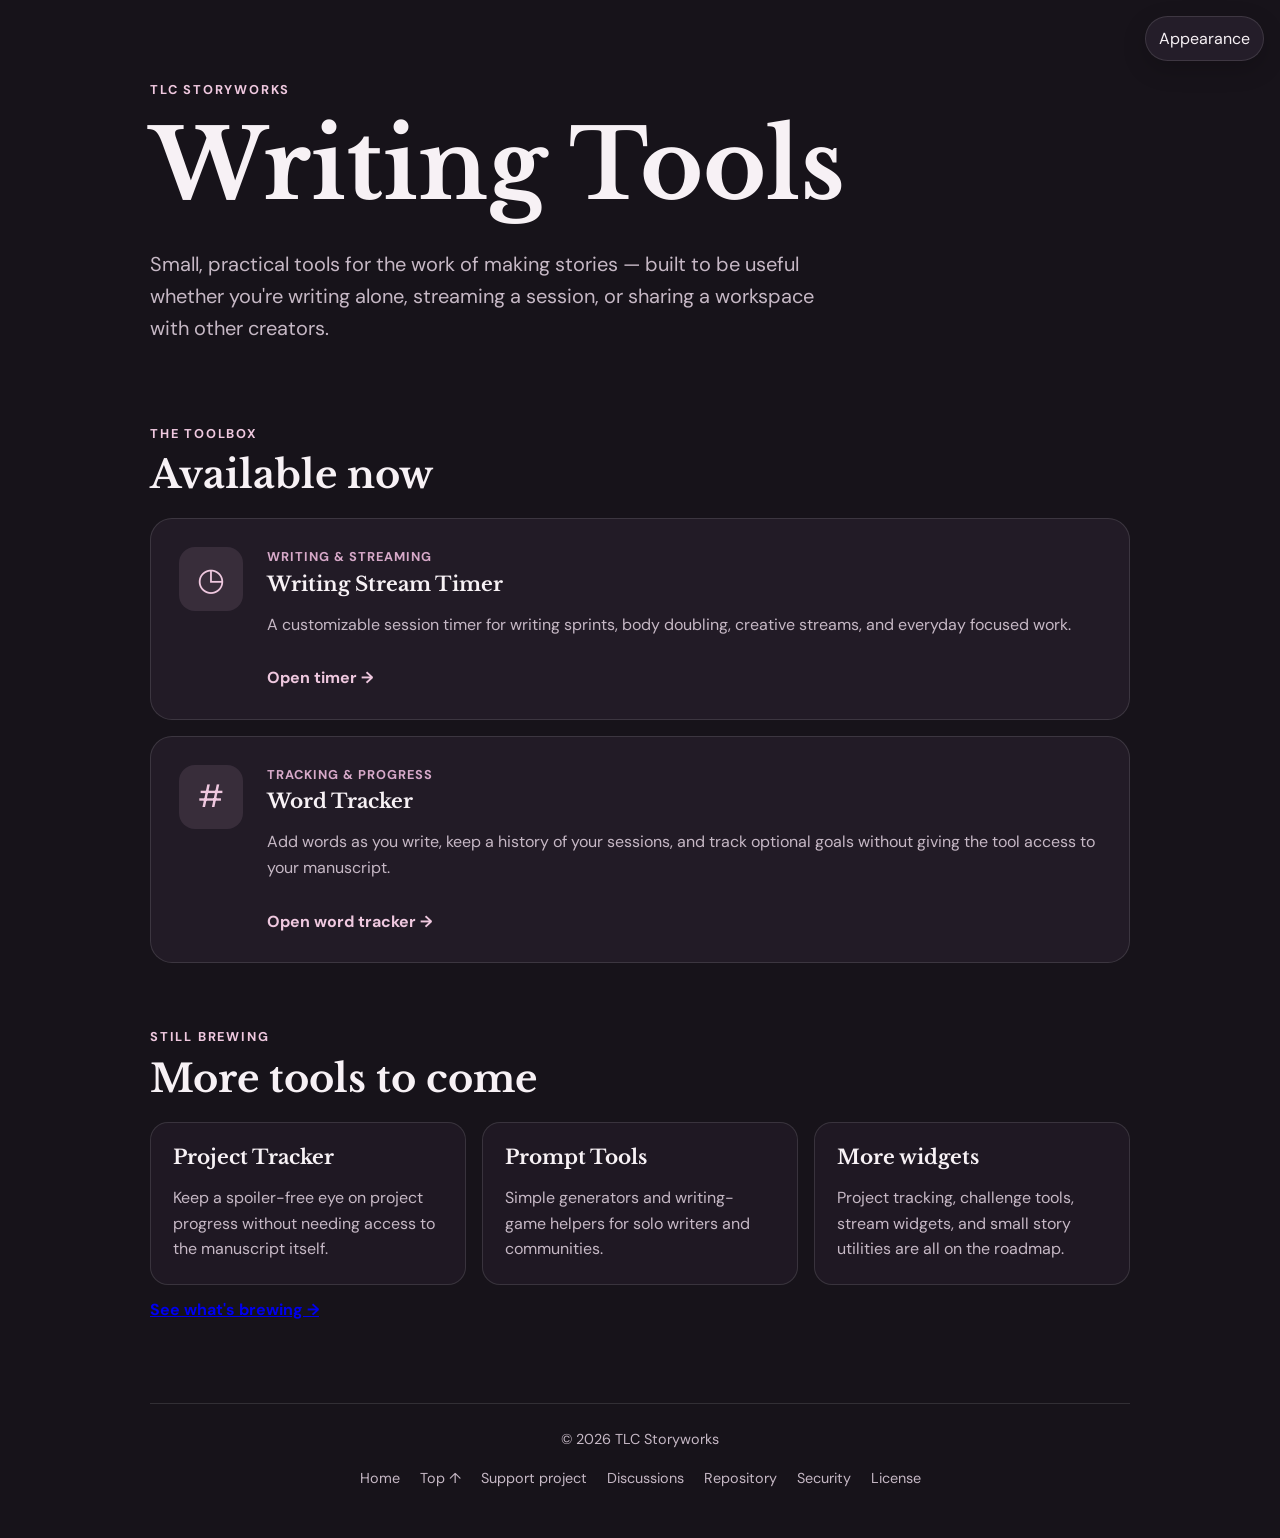
==== index.html @ aa09b39b "Simplify home page footer navigation" ====
<!doctype html>
<html lang="en">
<head>
  <meta charset="utf-8">
  <meta name="viewport" content="width=device-width, initial-scale=1">
  <meta name="description" content="TLC Storyworks Writing Tools: small, customizable tools for writers and other storytellers.">
  <title>TLC Storyworks · Writing Tools</title>
  <link rel="stylesheet" href="style.css">
  <link rel="stylesheet" href="theme.css">
</head>
<body>
  <main class="site-shell">
    <header class="hero" id="top">
      <p class="eyebrow">TLC Storyworks</p>
      <h1>Writing Tools</h1>
      <p class="lede">
        Small, practical tools for the work of making stories — built to be useful
        whether you're writing alone, streaming a session, or sharing a workspace with other creators.
      </p>
    </header>

    <section class="tools" aria-labelledby="available-tools">
      <div class="section-heading">
        <p class="eyebrow">The toolbox</p>
        <h2 id="available-tools">Available now</h2>
      </div>

      <a class="tool-card featured" href="timer/">
        <div class="tool-icon" aria-hidden="true">◷</div>
        <div>
          <p class="tool-label">Writing &amp; streaming</p>
          <h3>Writing Stream Timer</h3>
          <p>
            A customizable session timer for writing sprints, body doubling,
            creative streams, and everyday focused work.
          </p>
          <span class="tool-link">Open timer →</span>
        </div>
      </a>
    </section>

    <section class="tools" aria-labelledby="word-tracker-tool">
      <a class="tool-card" href="word-tracker/">
        <div class="tool-icon" aria-hidden="true">#</div>
        <div>
          <p class="tool-label">Tracking &amp; progress</p>
          <h3 id="word-tracker-tool">Word Tracker</h3>
          <p>
            Add words as you write, keep a history of your sessions, and track
            optional goals without giving the tool access to your manuscript.
          </p>
          <span class="tool-link">Open word tracker →</span>
        </div>
      </a>
    </section>

    <section class="coming-soon" aria-labelledby="future-tools">
      <div class="section-heading">
        <p class="eyebrow">Still brewing</p>
        <h2 id="future-tools">More tools to come</h2>
      </div>
      <div class="idea-grid">
        <div class="idea-card">
          <h3>Project Tracker</h3>
          <p>Keep a spoiler-free eye on project progress without needing access to the manuscript itself.</p>
        </div>
        <div class="idea-card">
          <h3>Prompt Tools</h3>
          <p>Simple generators and writing-game helpers for solo writers and communities.</p>
        </div>
        <div class="idea-card">
          <h3>More widgets</h3>
          <p>Project tracking, challenge tools, stream widgets, and small story utilities are all on the roadmap.</p>
        </div>
      </div>
      <p class="tool-link"><a href="roadmap/">See what's brewing →</a></p>
    </section>

    <footer>
      <p class="copyright">© 2026 TLC Storyworks</p>
      <nav class="footer-links" aria-label="TLC Storyworks links">
        <a href="#top">Home</a>
        <a href="#top">Top ↑</a>
        <a href="https://github.com/sponsors/tlcstoryworks">Support project</a>
        <a href="https://github.com/tlcstoryworks/writer-tools/discussions">Discussions</a>
        <a href="https://github.com/tlcstoryworks/writer-tools">Repository</a>
        <a href="SECURITY.md">Security</a>
        <a href="LICENSE">License</a>
      </nav>
    </footer>
  </main>
  <script src="theme.js"></script>
</body>
</html>
---- style.css ----
@import url('https://fonts.googleapis.com/css2?family=DM+Sans:wght@400;500;700&family=Libre+Baskerville:wght@400;700&display=swap');

:root {
  --theme-bg: #17131a;
  --theme-panel: #241d29;
  --theme-panel-hover: #2d2433;
  --theme-text: #f7f1f5;
  --theme-muted: #c6b8c5;
  --theme-accent: #d7a9c9;
  --theme-accent-strong: #efc8df;
  --theme-border: rgba(255,255,255,.09);
  --max: 980px;
}

* { box-sizing: border-box; }

html { scroll-behavior: smooth; }

body {
  margin: 0;
  min-height: 100vh;
  background: var(--theme-bg);
  color: var(--theme-text);
  font-family: "DM Sans", system-ui, sans-serif;
  line-height: 1.6;
}

.site-shell {
  width: min(var(--max), 92vw);
  margin: 0 auto;
  padding: 5rem 0 3rem;
}

.hero {
  max-width: 760px;
  padding-bottom: 4rem;
}

.eyebrow {
  margin: 0 0 .5rem;
  color: var(--theme-accent-strong);
  font-size: .8rem;
  font-weight: 700;
  letter-spacing: .14em;
  text-transform: uppercase;
}

h1, h2, h3 {
  font-family: "Libre Baskerville", Georgia, serif;
  line-height: 1.2;
}

h1 {
  margin: 0;
  font-size: clamp(3rem, 9vw, 6rem);
}

h2 {
  margin: 0;
  font-size: clamp(1.7rem, 4vw, 2.4rem);
}

h3 {
  margin: 0 0 .5rem;
  font-size: 1.25rem;
}

.lede {
  margin: 1.5rem 0 0;
  max-width: 680px;
  color: var(--theme-muted);
  font-size: clamp(1.05rem, 2vw, 1.25rem);
}

.section-heading {
  margin-bottom: 1.25rem;
}

.tools, .coming-soon {
  margin-top: 1rem;
}

.tool-card {
  display: grid;
  grid-template-columns: auto 1fr;
  gap: 1.5rem;
  padding: 1.75rem;
  color: inherit;
  text-decoration: none;
  border: 1px solid var(--theme-border);
  border-radius: 22px;
  background: color-mix(in srgb, var(--theme-panel) 90%, transparent);
  transition: transform .15s ease, background .15s ease, border-color .15s ease;
}

.tool-card:hover {
  transform: translateY(-2px);
  background: var(--theme-panel-hover);
  border-color: color-mix(in srgb, var(--theme-accent-strong) 25%, transparent);
}

.tool-card:focus-visible {
  outline: 2px solid var(--theme-accent-strong);
  outline-offset: 4px;
}

.tool-icon {
  display: grid;
  place-items: center;
  width: 4rem;
  height: 4rem;
  border-radius: 16px;
  background: color-mix(in srgb, var(--theme-accent) 12%, transparent);
  color: var(--theme-accent-strong);
  font-size: 2rem;
}

.tool-label {
  margin: 0 0 .25rem;
  color: var(--theme-accent);
  font-size: .8rem;
  font-weight: 700;
  letter-spacing: .08em;
  text-transform: uppercase;
}

.tool-card p:not(.tool-label), .idea-card p, footer p {
  color: var(--theme-muted);
}

.tool-link {
  display: inline-block;
  margin-top: .75rem;
  color: var(--theme-accent-strong);
  font-weight: 700;
}

.coming-soon {
  margin-top: 4rem;
}

.idea-grid {
  display: grid;
  grid-template-columns: repeat(3, 1fr);
  gap: 1rem;
}

.idea-card {
  padding: 1.4rem;
  border: 1px solid var(--theme-border);
  border-radius: 18px;
  background: color-mix(in srgb, var(--theme-panel) 65%, transparent);
}

.idea-card p {
  margin-bottom: 0;
}

footer {
  margin-top: 4rem;
  padding-top: 1.5rem;
  border-top: 1px solid var(--theme-border);
  font-size: .9rem;
}

.copyright {
  margin: 0;
  color: var(--theme-muted);
  text-align: center;
}

@media (max-width: 700px) {
  .site-shell { padding-top: 3rem; }
  .hero { padding-bottom: 3rem; }
  .idea-grid { grid-template-columns: 1fr; }
  .tool-card { grid-template-columns: 1fr; }
}

.footer-links {
  display: flex;
  flex-wrap: wrap;
  justify-content: center;
  gap: .75rem 1.25rem;
  margin-top: 1rem;
}

.footer-links a {
  color: var(--theme-muted);
  text-decoration: none;
}

.footer-links a:hover {
  color: var(--theme-accent);
  text-decoration: underline;
}
---- theme.css ----
:root {
  --theme-bg: #17131a;
  --theme-panel: #241d29;
  --theme-panel-hover: #2d2433;
  --theme-text: #f7f1f5;
  --theme-muted: #c6b8c5;
  --theme-accent: #d7a9c9;
  --theme-accent-strong: #efc8df;
  --theme-track: #3a2e3d;
  --theme-border: rgba(255,255,255,.09);
}

.theme-button {
  position: fixed; top: 1rem; right: 1rem; z-index: 20;
  border: 1px solid var(--theme-border); border-radius: 999px;
  padding: .55rem .8rem; color: var(--theme-text); background: var(--theme-panel);
  font: inherit; cursor: pointer; box-shadow: 0 8px 24px rgba(0,0,0,.18);
}
.theme-button:hover { background: var(--theme-panel-hover); }
.theme-button:focus-visible { outline: 2px solid var(--theme-accent-strong); outline-offset: 3px; }

.theme-dialog {
  width: min(720px, 94vw); max-height: 90vh; padding: 0;
  border: 1px solid var(--theme-border); border-radius: 22px;
  background: var(--theme-panel); color: var(--theme-text);
  box-shadow: 0 30px 100px rgba(0,0,0,.55);
}
.theme-dialog::backdrop { background: rgba(10,7,12,.72); backdrop-filter: blur(3px); }
.theme-card { padding: 1.5rem; overflow: auto; max-height: 90vh; }
.theme-header, .theme-actions { display:flex; align-items:center; gap:1rem; }
.theme-header { justify-content:space-between; margin-bottom:1.25rem; }
.theme-header h2 { margin:.25rem 0 0; font-family:"Libre Baskerville",Georgia,serif; }
.theme-close {
  width:2.2rem; height:2.2rem; padding:0; border-radius:50%;
  color:var(--theme-text); background:var(--theme-panel-hover);
  border:1px solid var(--theme-border); font-size:1.35rem; line-height:1;
}
.theme-section { margin:1.25rem 0 0; padding:1rem; border:1px solid var(--theme-border); border-radius:14px; }
.theme-section h3 { margin:0 0 .8rem; font-size:1rem; }
.theme-presets { display:grid; grid-template-columns:repeat(2,minmax(0,1fr)); gap:.65rem; }
.theme-preset { display:flex; align-items:center; gap:.65rem; text-align:left; }
.theme-swatch { width:1.5rem; height:1.5rem; border-radius:50%; border:1px solid var(--theme-border); flex:0 0 auto; }
.theme-custom-grid { display:grid; grid-template-columns:repeat(2,minmax(0,1fr)); gap:.8rem 1rem; }
.theme-field { display:grid; gap:.35rem; color:var(--theme-muted); font-size:.85rem; }
.theme-field-row { display:flex; align-items:center; gap:.55rem; }
.theme-field input[type=color] { width:2.5rem; height:2.2rem; padding:.15rem; border:1px solid var(--theme-border); border-radius:8px; background:var(--theme-panel-hover); }
.theme-field code { flex:1; color:var(--theme-text); background:color-mix(in srgb,var(--theme-text) 8%,transparent); padding:.35rem .45rem; border-radius:6px; }
.theme-contrast { margin-top:.8rem; color:var(--theme-muted); font-size:.8rem; line-height:1.5; }
.theme-spacer { flex:1; }
.theme-actions { margin-top:1.25rem; }
.theme-actions button { color:var(--theme-text); background:var(--theme-panel-hover); border:1px solid var(--theme-border); border-radius:999px; padding:.7rem 1rem; font:inherit; cursor:pointer; }
.theme-actions .theme-save { color:var(--theme-panel); background:var(--theme-accent); font-weight:700; border-color:transparent; }
.theme-actions .theme-reset { color:var(--theme-accent-strong); }

@media (max-width:600px) {
  .theme-custom-grid, .theme-presets { grid-template-columns:1fr; }
  .theme-card { padding:1rem; }
  .theme-actions { flex-wrap:wrap; }
  .theme-spacer { display:none; }
}
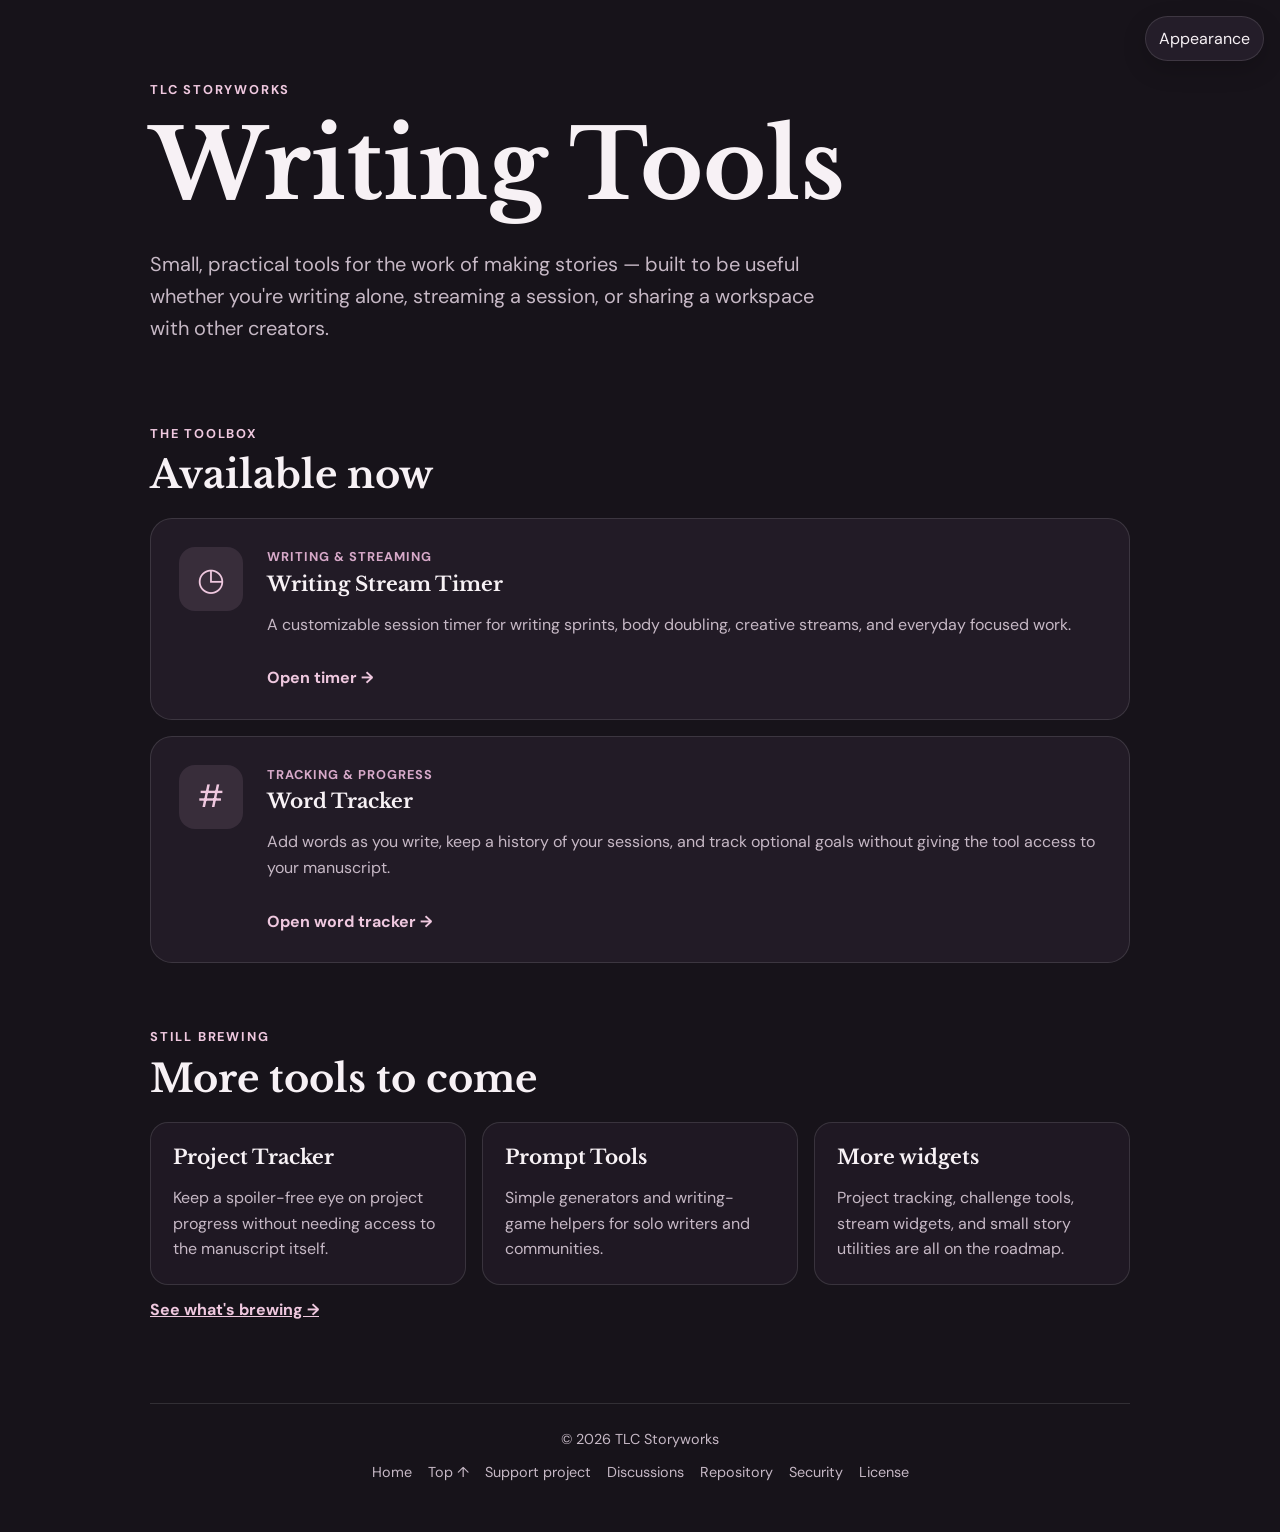
==== commit 99872f6c: "Use shared link styles on toolbox landing page" ====
--- a/index.html
+++ b/index.html
@@ -7,6 +7,7 @@
   <title>TLC Storyworks · Writing Tools</title>
   <link rel="stylesheet" href="style.css">
   <link rel="stylesheet" href="theme.css">
+  <link rel="stylesheet" href="links.css">
 </head>
 <body>
   <main class="site-shell">
--- a/style.css
+++ b/style.css
@@ -1,5 +1,3 @@
-@import url('https://fonts.googleapis.com/css2?family=DM+Sans:wght@400;500;700&family=Libre+Baskerville:wght@400;700&display=swap');
-
 :root {
   --theme-bg: #17131a;
   --theme-panel: #241d29;
@@ -21,8 +19,8 @@
   min-height: 100vh;
   background: var(--theme-bg);
   color: var(--theme-text);
-  font-family: "DM Sans", system-ui, sans-serif;
-  line-height: 1.6;
+  font-family: var(--theme-font-family);
+  line-height: var(--theme-line-height);
 }
 
 .site-shell {
@@ -46,7 +44,7 @@
 }
 
 h1, h2, h3 {
-  font-family: "Libre Baskerville", Georgia, serif;
+  font-family: var(--theme-heading-font-family);
   line-height: 1.2;
 }
 
@@ -189,7 +187,30 @@
   text-decoration: none;
 }
 
+.coming-soon > .tool-link a {
+  color: var(--theme-accent-strong);
+  font-weight: 700;
+}
+
+.coming-soon > .tool-link a:hover {
+  color: var(--theme-text);
+  text-decoration: underline;
+}
+
+.coming-soon > .tool-link a:focus-visible {
+  outline: 2px solid var(--theme-accent-strong);
+  outline-offset: 4px;
+}
+
 .footer-links a:hover {
   color: var(--theme-accent);
   text-decoration: underline;
 }
+
+
+/* Accessibility baseline */
+a:focus-visible,
+summary:focus-visible {
+  outline: 2px solid var(--theme-accent-strong);
+  outline-offset: 3px;
+}
--- a/theme.css
+++ b/theme.css
@@ -8,10 +8,23 @@
   --theme-accent-strong: #efc8df;
   --theme-track: #3a2e3d;
   --theme-border: rgba(255,255,255,.09);
+  --theme-font-family: system-ui, sans-serif;
+  --theme-heading-font-family: Georgia, serif;
+  --theme-text-scale: 1;
+  --theme-line-height: 1.6;
 }
+
+body {
+  font-family: var(--theme-font-family);
+  font-size: calc(1rem * var(--theme-text-scale));
+  line-height: var(--theme-line-height);
+}
+
+h1, h2, h3, h4, h5, h6 { font-family: var(--theme-heading-font-family); }
 
 .theme-button {
   position: fixed; top: 1rem; right: 1rem; z-index: 20;
+  min-height: 44px;
   border: 1px solid var(--theme-border); border-radius: 999px;
   padding: .55rem .8rem; color: var(--theme-text); background: var(--theme-panel);
   font: inherit; cursor: pointer; box-shadow: 0 8px 24px rgba(0,0,0,.18);
@@ -31,7 +44,7 @@
 .theme-header { justify-content:space-between; margin-bottom:1.25rem; }
 .theme-header h2 { margin:.25rem 0 0; font-family:"Libre Baskerville",Georgia,serif; }
 .theme-close {
-  width:2.2rem; height:2.2rem; padding:0; border-radius:50%;
+  width:2.75rem; height:2.75rem; padding:0; border-radius:50%;
   color:var(--theme-text); background:var(--theme-panel-hover);
   border:1px solid var(--theme-border); font-size:1.35rem; line-height:1;
 }
@@ -41,9 +54,12 @@
 .theme-preset { display:flex; align-items:center; gap:.65rem; text-align:left; }
 .theme-swatch { width:1.5rem; height:1.5rem; border-radius:50%; border:1px solid var(--theme-border); flex:0 0 auto; }
 .theme-custom-grid { display:grid; grid-template-columns:repeat(2,minmax(0,1fr)); gap:.8rem 1rem; }
+.theme-typography-grid { display:grid; grid-template-columns:repeat(2,minmax(0,1fr)); gap:.8rem 1rem; }
+.theme-field select { min-height:44px; width:100%; padding:.65rem .7rem; border:1px solid var(--theme-border); border-radius:9px; color:var(--theme-text); background:var(--theme-bg); font:inherit; }
+.theme-typography-help { margin:.8rem 0 0; color:var(--theme-muted); font-size:.8rem; line-height:1.5; }
 .theme-field { display:grid; gap:.35rem; color:var(--theme-muted); font-size:.85rem; }
 .theme-field-row { display:flex; align-items:center; gap:.55rem; }
-.theme-field input[type=color] { width:2.5rem; height:2.2rem; padding:.15rem; border:1px solid var(--theme-border); border-radius:8px; background:var(--theme-panel-hover); }
+.theme-field input[type=color] { width:44px; height:44px; min-width:44px; padding:.15rem; border:1px solid var(--theme-border); border-radius:8px; background:var(--theme-panel-hover); }
 .theme-field code { flex:1; color:var(--theme-text); background:color-mix(in srgb,var(--theme-text) 8%,transparent); padding:.35rem .45rem; border-radius:6px; }
 .theme-contrast { margin-top:.8rem; color:var(--theme-muted); font-size:.8rem; line-height:1.5; }
 .theme-spacer { flex:1; }
@@ -53,8 +69,44 @@
 .theme-actions .theme-reset { color:var(--theme-accent-strong); }
 
 @media (max-width:600px) {
-  .theme-custom-grid, .theme-presets { grid-template-columns:1fr; }
+  .theme-custom-grid, .theme-typography-grid, .theme-presets { grid-template-columns:1fr; }
   .theme-card { padding:1rem; }
   .theme-actions { flex-wrap:wrap; }
   .theme-spacer { display:none; }
 }
+
+
+/* Accessibility baseline */
+.theme-button:focus-visible,
+.theme-preset:focus-visible,
+.theme-field input:focus-visible,
+.theme-field select:focus-visible,
+.theme-actions button:focus-visible,
+.theme-close:focus-visible {
+  outline: 2px solid var(--theme-accent-strong);
+  outline-offset: 3px;
+}
+
+@media (prefers-reduced-motion: reduce) {
+  *,
+  *::before,
+  *::after {
+    scroll-behavior: auto !important;
+    animation-duration: 0.01ms !important;
+    animation-iteration-count: 1 !important;
+    transition-duration: 0.01ms !important;
+  }
+}
+
+
+.visually-hidden {
+  position: absolute !important;
+  width: 1px !important;
+  height: 1px !important;
+  padding: 0 !important;
+  margin: -1px !important;
+  overflow: hidden !important;
+  clip: rect(0, 0, 0, 0) !important;
+  white-space: nowrap !important;
+  border: 0 !important;
+}
--- a/links.css
+++ b/links.css
@@ -0,0 +1,71 @@
+/* Shared link and navigation styles */
+
+:root {
+  --link-shell-width: 980px;
+}
+
+.back-link {
+  position: fixed;
+  top: 1rem;
+  left: 1rem;
+  z-index: 2;
+  color: var(--theme-muted);
+  text-decoration: none;
+  font-size: .85rem;
+}
+
+.back-link:hover {
+  color: var(--theme-accent-strong);
+  text-decoration: underline;
+}
+
+.back-link:focus-visible,
+a:focus-visible {
+  outline: 2px solid var(--theme-accent-strong);
+  outline-offset: 3px;
+}
+
+.site-footer {
+  width: min(var(--link-shell-width), 92vw);
+  margin: 1.5rem auto 2rem;
+  padding-top: 1rem;
+  border-top: 1px solid var(--theme-border);
+  text-align: center;
+  font-size: .8rem;
+}
+
+.site-footer .copyright {
+  margin: 0;
+  color: var(--theme-muted);
+}
+
+.footer-links {
+  display: flex;
+  flex-wrap: wrap;
+  justify-content: center;
+  gap: .5rem 1rem;
+  margin-top: .65rem;
+}
+
+.footer-links a {
+  color: var(--theme-muted);
+  text-decoration: none;
+}
+
+.footer-links a:hover {
+  color: var(--theme-accent);
+  text-decoration: underline;
+}
+
+@media (max-width: 600px) {
+  .site-footer {
+    width: min(var(--link-shell-width), 92vw);
+  }
+}
+
+body.viewer .back-link,
+body.embed .back-link,
+body.viewer .site-footer,
+body.embed .site-footer {
+  display: none;
+}
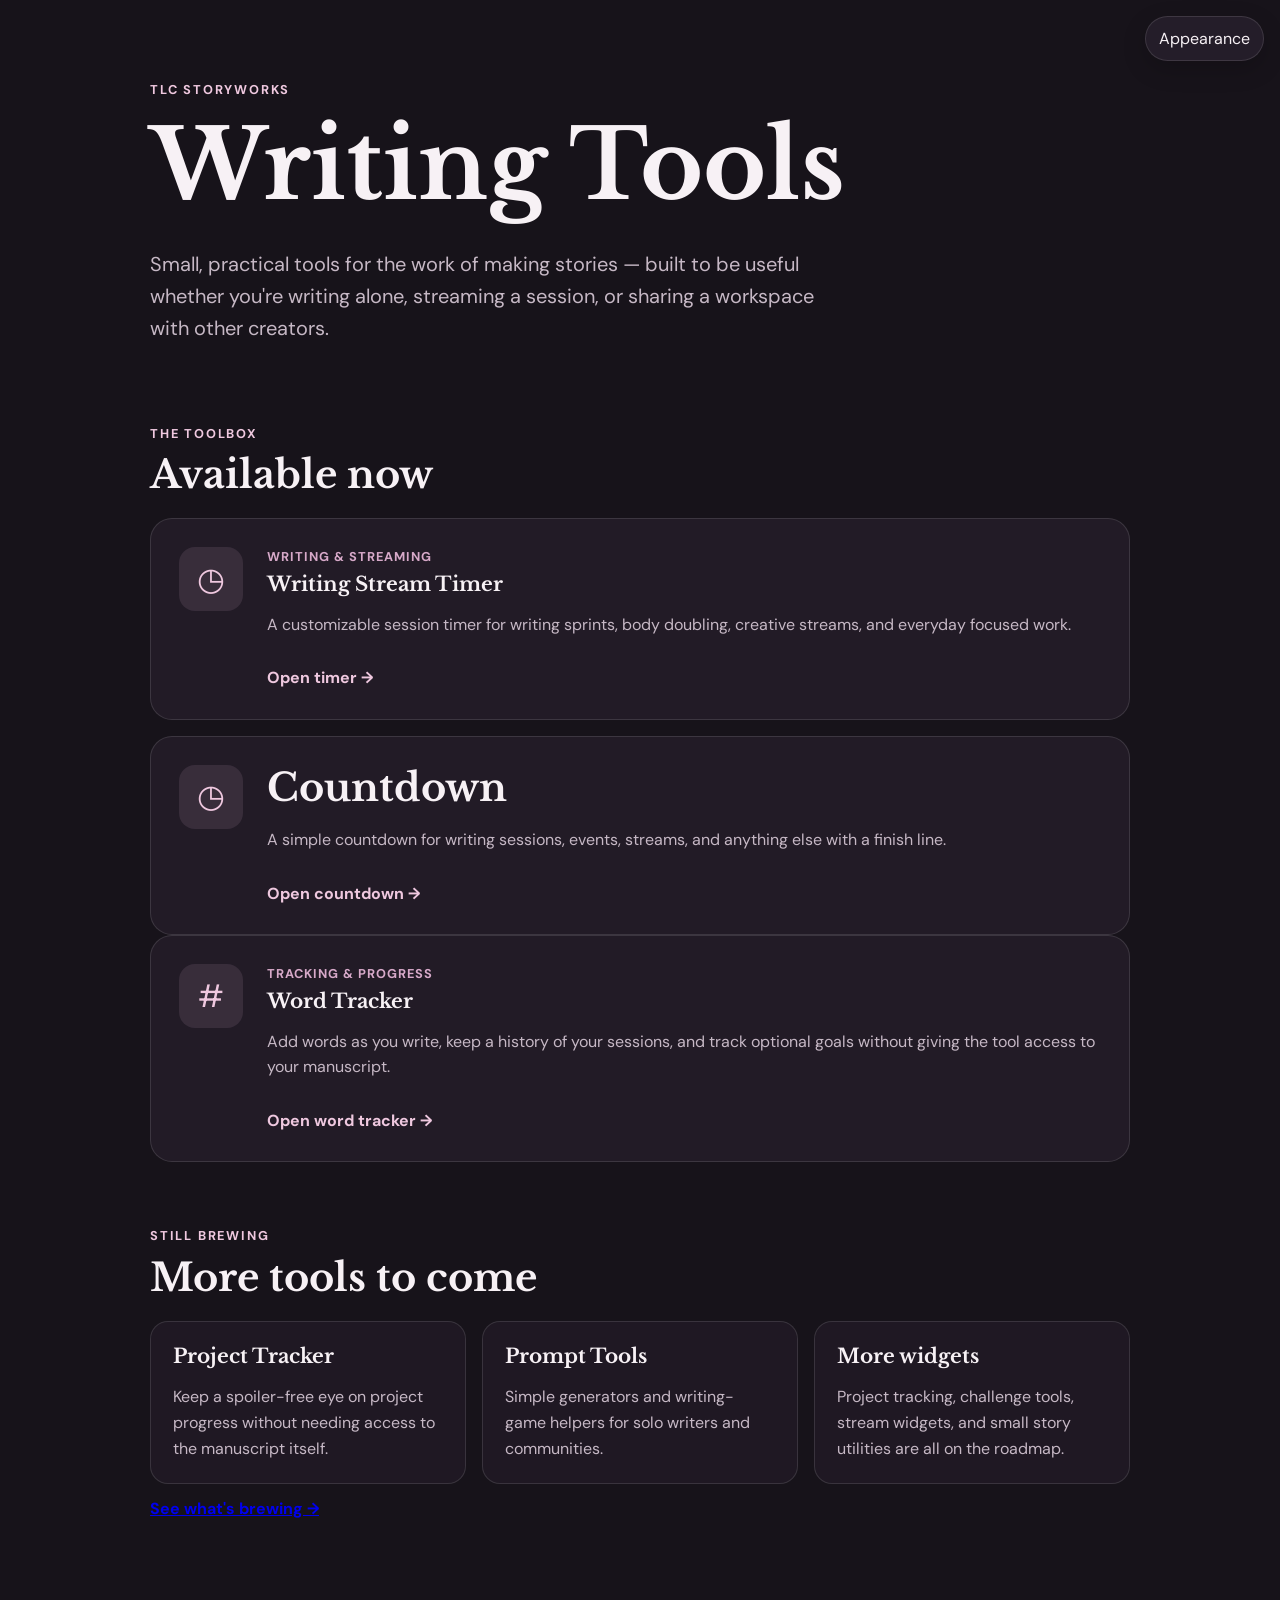
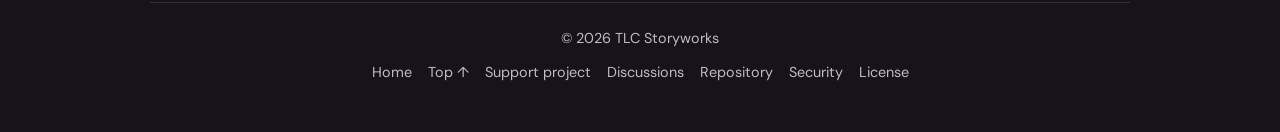
==== commit 8739979f: "Add countdown to writing tools landing page" ====
--- a/index.html
+++ b/index.html
@@ -41,6 +41,14 @@
     </section>
 
     <section class="tools" aria-labelledby="word-tracker-tool">
+      <a class="tool-card" href="countdown/">
+        <div class="tool-icon" aria-hidden="true">◷</div>
+        <div>
+          <h2>Countdown</h2>
+          <p>A simple countdown for writing sessions, events, streams, and anything else with a finish line.</p>
+          <span class="tool-link">Open countdown →</span>
+        </div>
+      </a>
       <a class="tool-card" href="word-tracker/">
         <div class="tool-icon" aria-hidden="true">#</div>
         <div>
--- a/style.css
+++ b/style.css
@@ -174,39 +174,6 @@
   .tool-card { grid-template-columns: 1fr; }
 }
 
-.footer-links {
-  display: flex;
-  flex-wrap: wrap;
-  justify-content: center;
-  gap: .75rem 1.25rem;
-  margin-top: 1rem;
-}
-
-.footer-links a {
-  color: var(--theme-muted);
-  text-decoration: none;
-}
-
-.coming-soon > .tool-link a {
-  color: var(--theme-accent-strong);
-  font-weight: 700;
-}
-
-.coming-soon > .tool-link a:hover {
-  color: var(--theme-text);
-  text-decoration: underline;
-}
-
-.coming-soon > .tool-link a:focus-visible {
-  outline: 2px solid var(--theme-accent-strong);
-  outline-offset: 4px;
-}
-
-.footer-links a:hover {
-  color: var(--theme-accent);
-  text-decoration: underline;
-}
-
 
 /* Accessibility baseline */
 a:focus-visible,
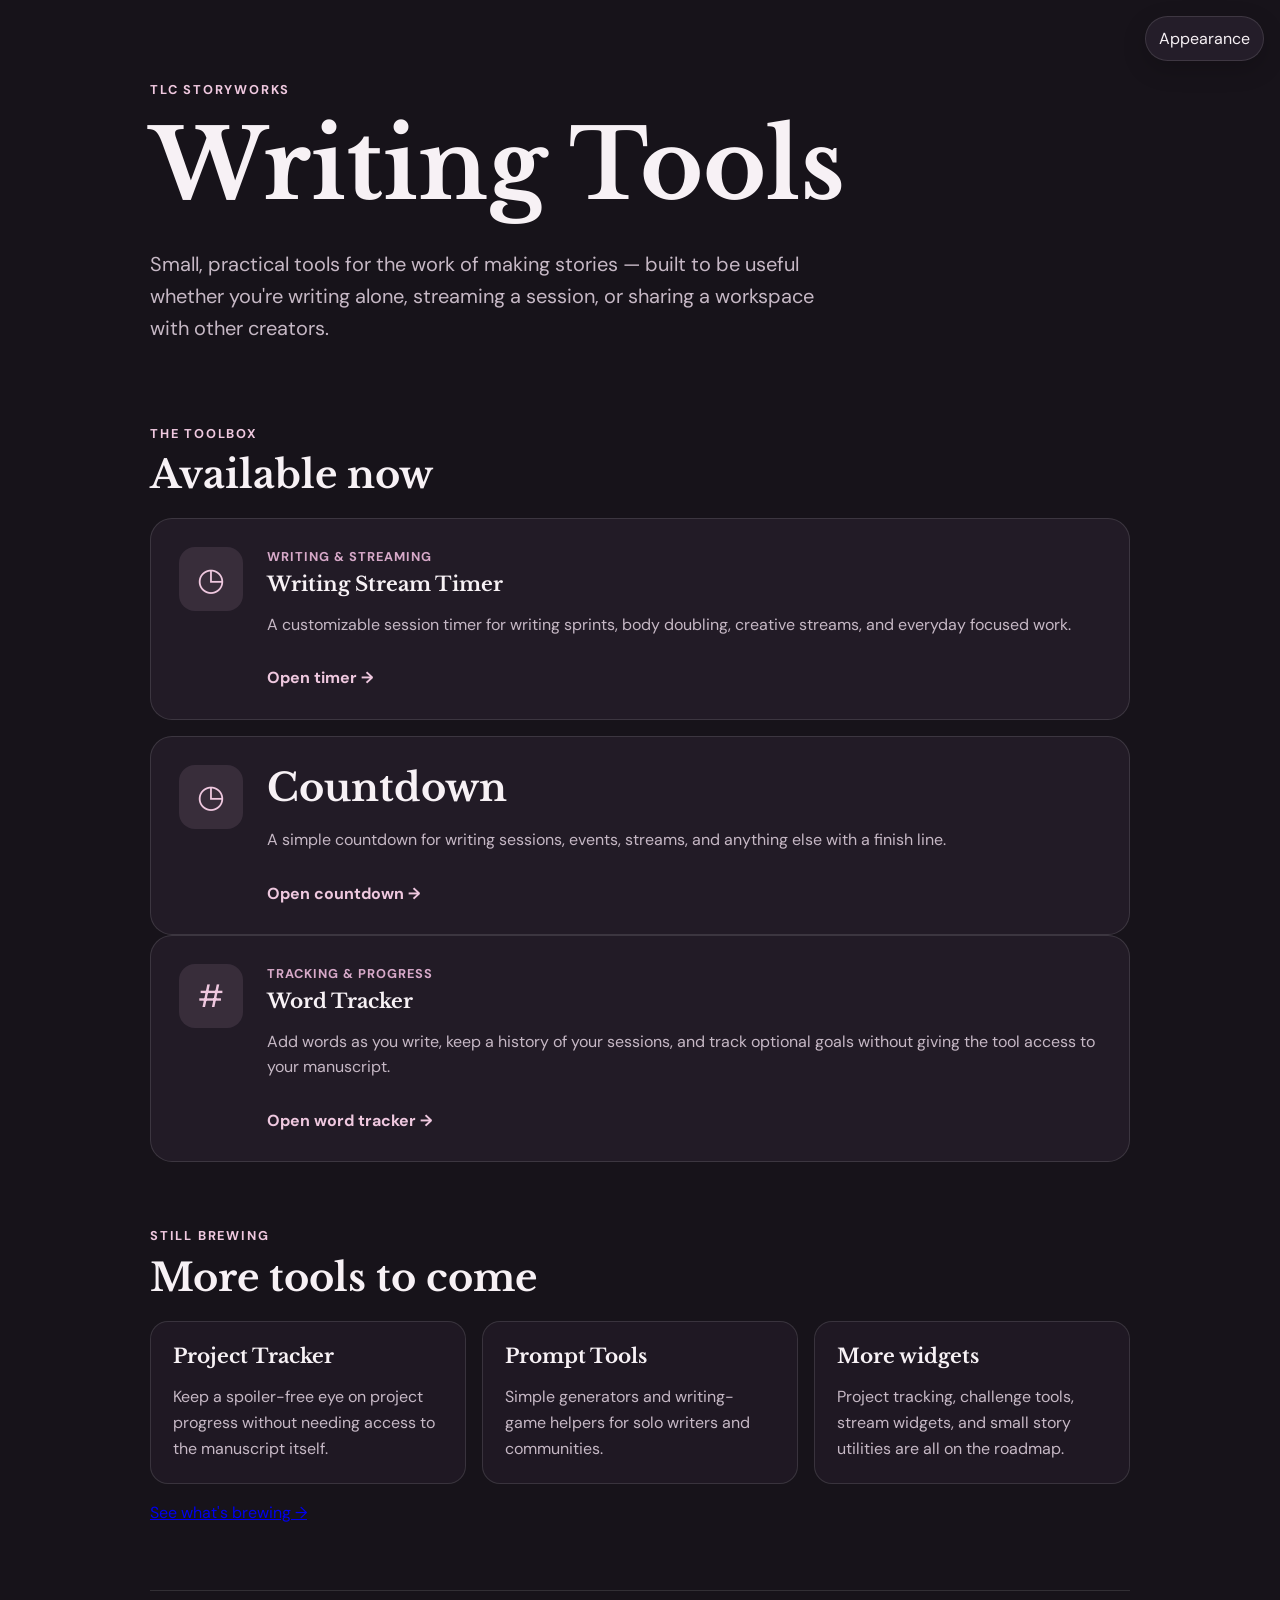
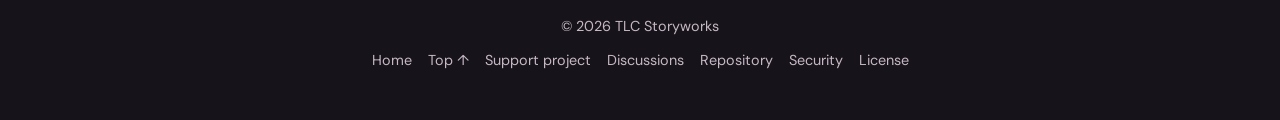
==== commit d9f14bca: "Fix roadmap link styling hook" ====
--- a/index.html
+++ b/index.html
@@ -82,7 +82,7 @@
           <p>Project tracking, challenge tools, stream widgets, and small story utilities are all on the roadmap.</p>
         </div>
       </div>
-      <p class="tool-link"><a href="roadmap/">See what's brewing →</a></p>
+      <p class="roadmap-link"><a href="roadmap/">See what's brewing →</a></p>
     </section>
 
     <footer>
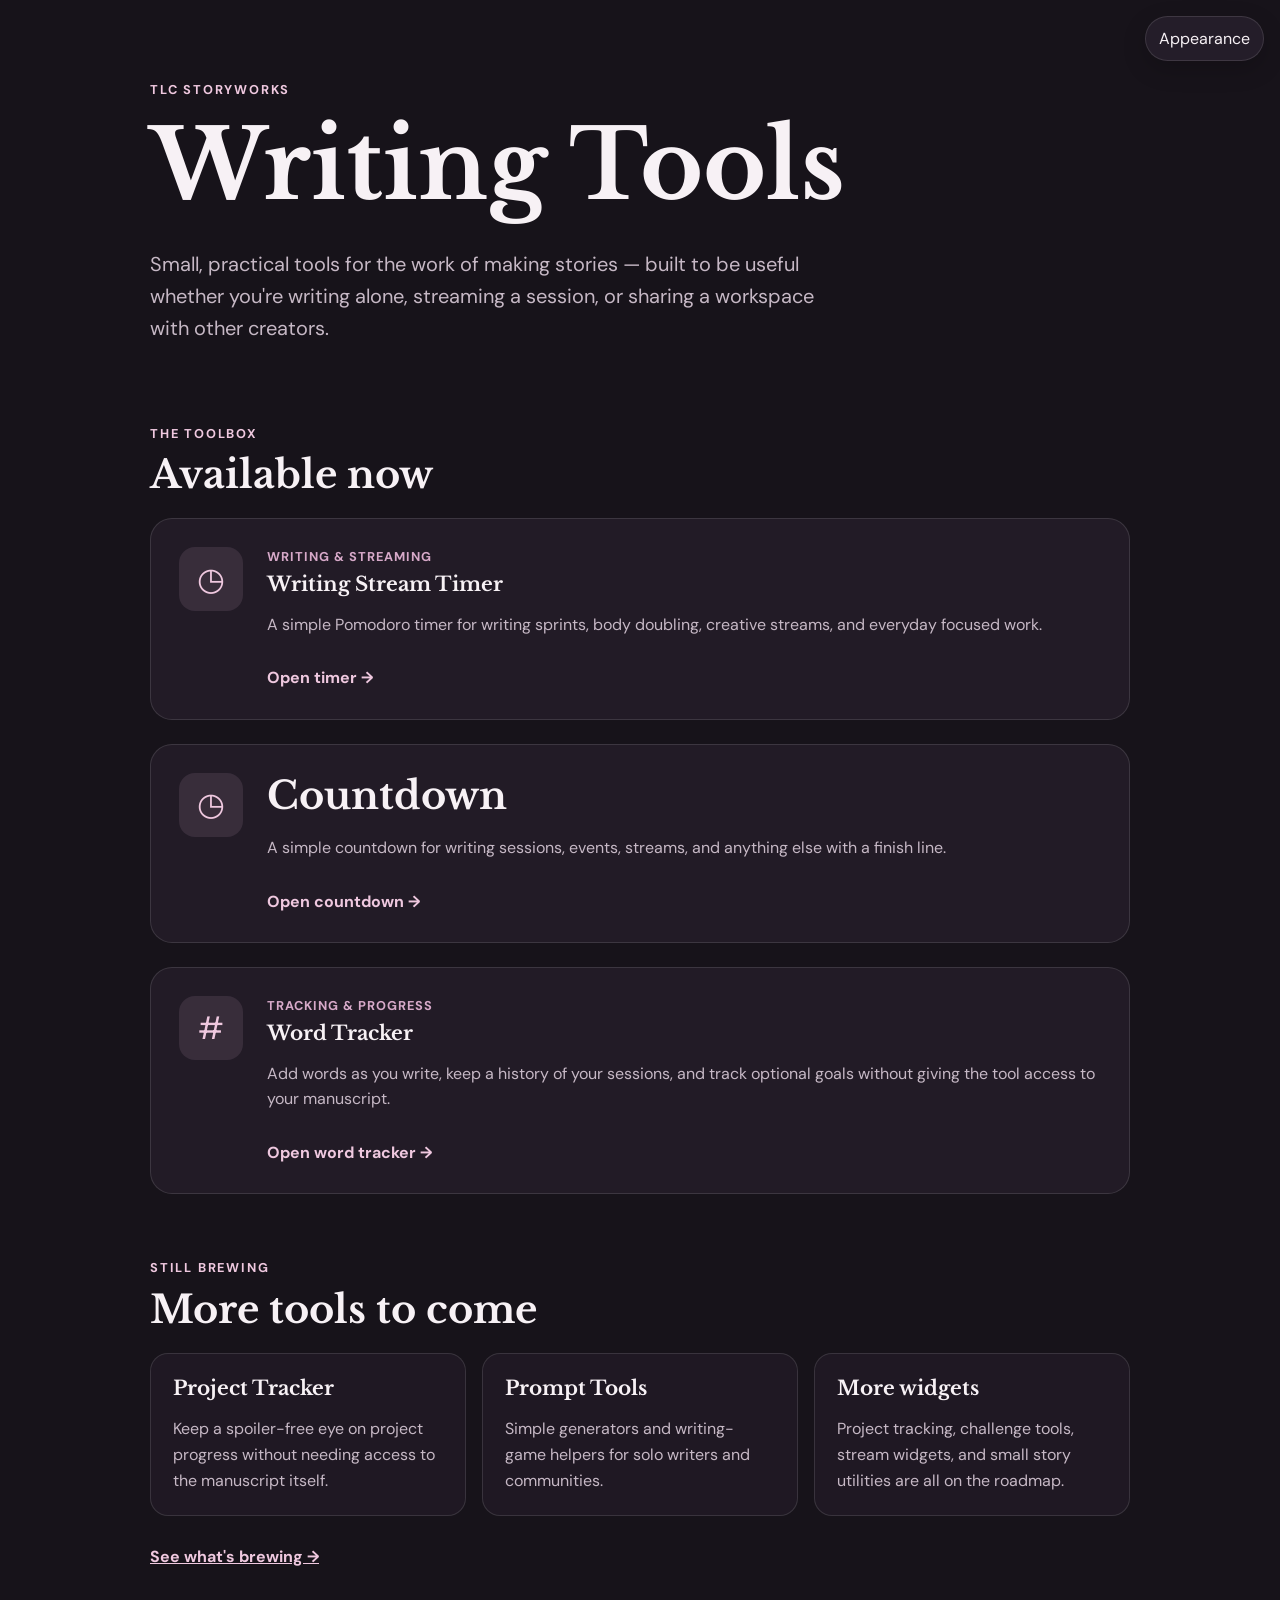
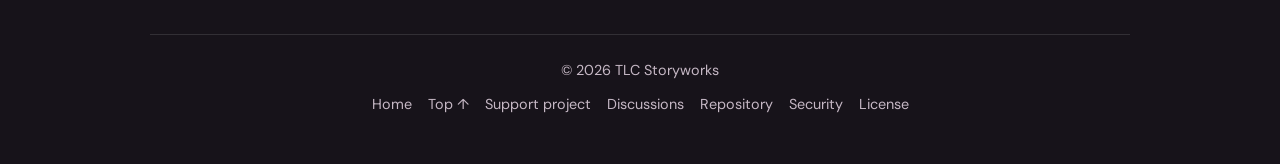
==== commit e2ae1c31: "Update timer landing description" ====
--- a/index.html
+++ b/index.html
@@ -32,7 +32,7 @@
           <p class="tool-label">Writing &amp; streaming</p>
           <h3>Writing Stream Timer</h3>
           <p>
-            A customizable session timer for writing sprints, body doubling,
+            A simple Pomodoro timer for writing sprints, body doubling,
             creative streams, and everyday focused work.
           </p>
           <span class="tool-link">Open timer →</span>
--- a/style.css
+++ b/style.css
@@ -78,6 +78,14 @@
   margin-top: 1rem;
 }
 
+.tools + .tools {
+  margin-top: 1.5rem;
+}
+
+.tools .tool-card + .tool-card {
+  margin-top: 1.5rem;
+}
+
 .tool-card {
   display: grid;
   grid-template-columns: auto 1fr;
@@ -126,6 +134,11 @@
   color: var(--theme-muted);
 }
 
+.roadmap-link {
+  margin: 1rem 0 0;
+}
+
+.roadmap-link a,
 .tool-link {
   display: inline-block;
   margin-top: .75rem;
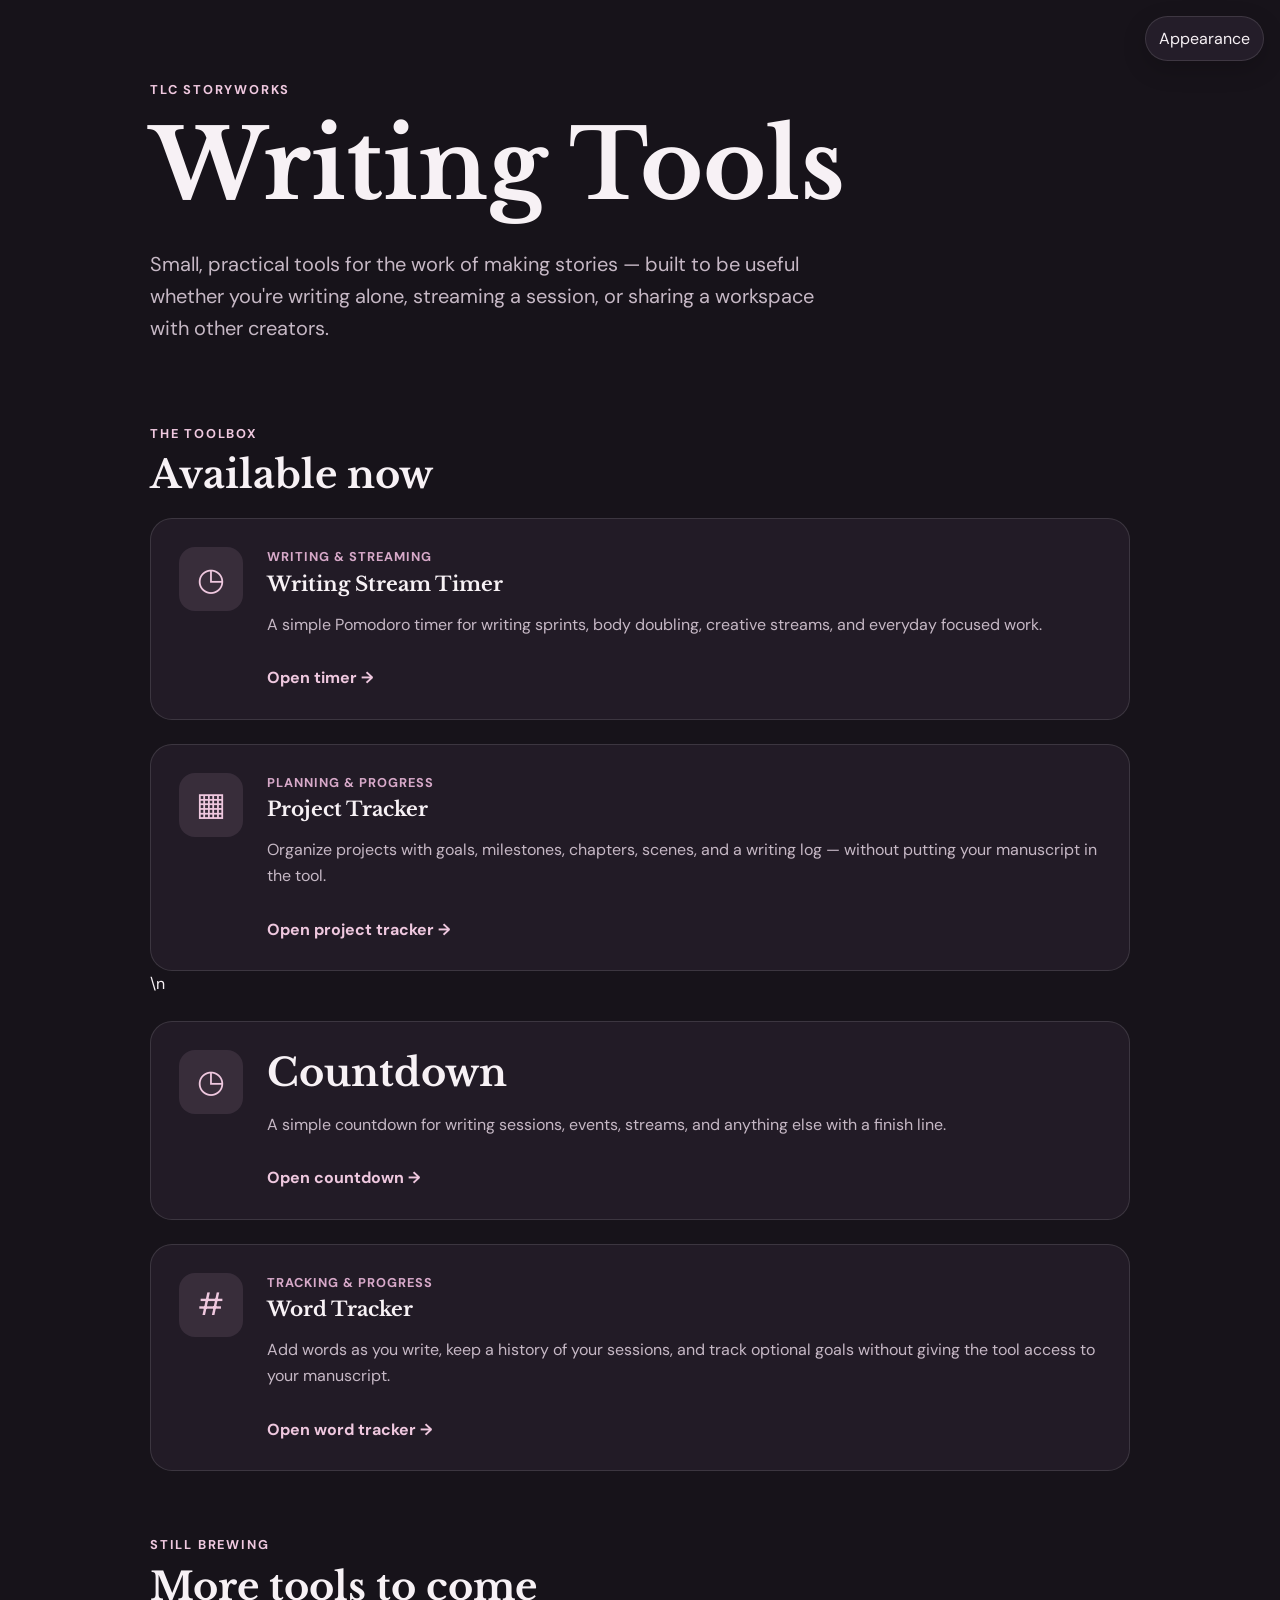
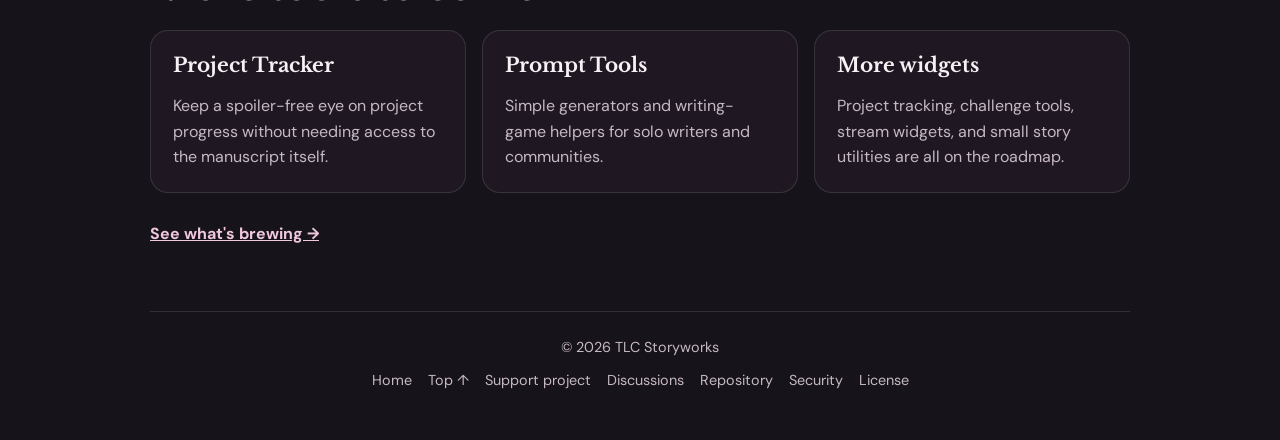
==== commit 226e1d9d: "Add Project Tracker to public toolbox" ====
--- a/index.html
+++ b/index.html
@@ -41,7 +41,7 @@
     </section>
 
     <section class="tools" aria-labelledby="word-tracker-tool">
-      <a class="tool-card" href="countdown/">
+      <a class="tool-card" href="project-management/"><div class="tool-icon" aria-hidden="true">▦</div><div><p class="tool-label">Planning &amp; progress</p><h3>Project Tracker</h3><p>Organize projects with goals, milestones, chapters, scenes, and a writing log — without putting your manuscript in the tool.</p><span class="tool-link">Open project tracker →</span></div></a>\n      <a class="tool-card" href="countdown/">
         <div class="tool-icon" aria-hidden="true">◷</div>
         <div>
           <h2>Countdown</h2>
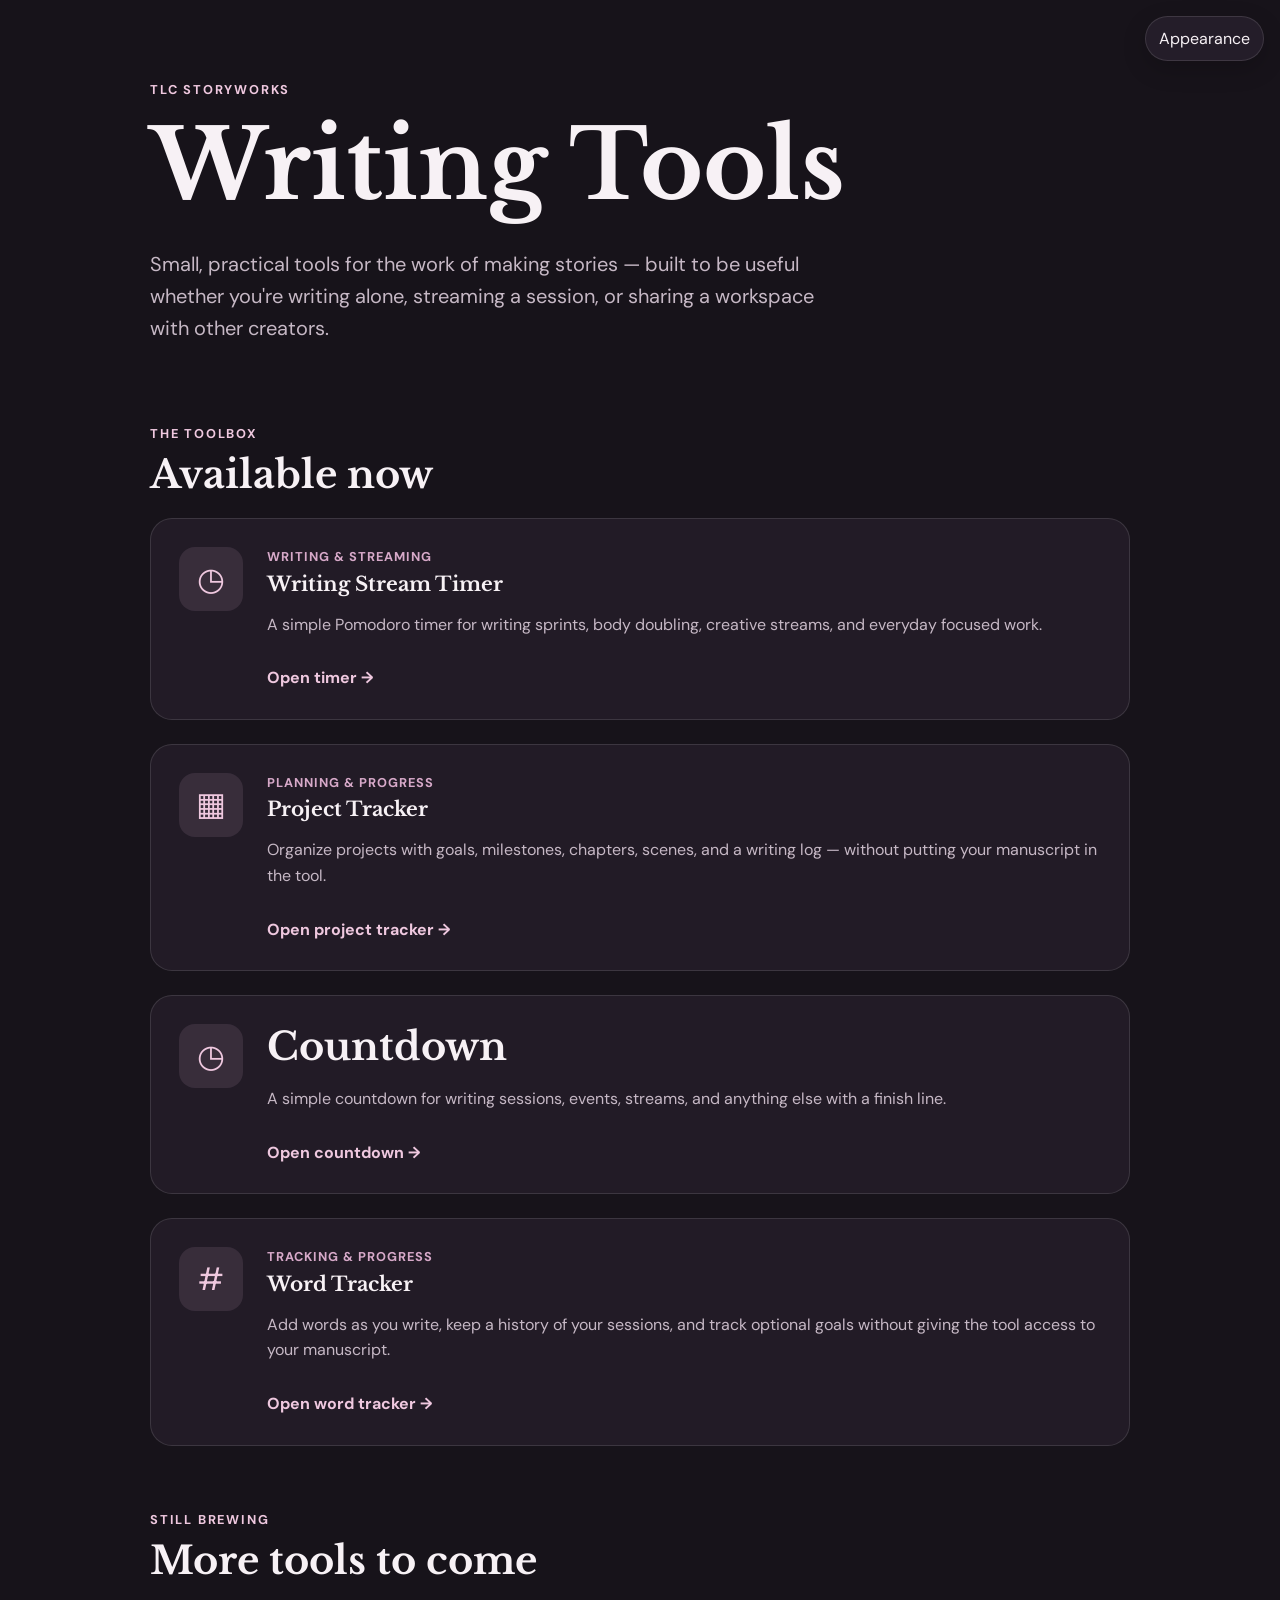
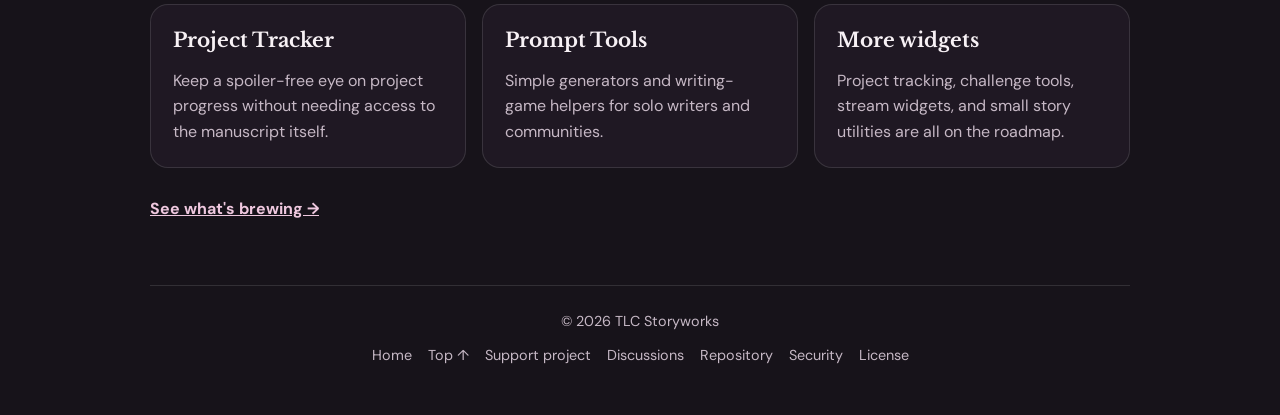
==== commit ccbe5f24: "Fix rogue newline text on toolbox index" ====
--- a/index.html
+++ b/index.html
@@ -41,7 +41,8 @@
     </section>
 
     <section class="tools" aria-labelledby="word-tracker-tool">
-      <a class="tool-card" href="project-management/"><div class="tool-icon" aria-hidden="true">▦</div><div><p class="tool-label">Planning &amp; progress</p><h3>Project Tracker</h3><p>Organize projects with goals, milestones, chapters, scenes, and a writing log — without putting your manuscript in the tool.</p><span class="tool-link">Open project tracker →</span></div></a>\n      <a class="tool-card" href="countdown/">
+      <a class="tool-card" href="project-management/"><div class="tool-icon" aria-hidden="true">▦</div><div><p class="tool-label">Planning &amp; progress</p><h3>Project Tracker</h3><p>Organize projects with goals, milestones, chapters, scenes, and a writing log — without putting your manuscript in the tool.</p><span class="tool-link">Open project tracker →</span></div></a>
+      <a class="tool-card" href="countdown/">
         <div class="tool-icon" aria-hidden="true">◷</div>
         <div>
           <h2>Countdown</h2>
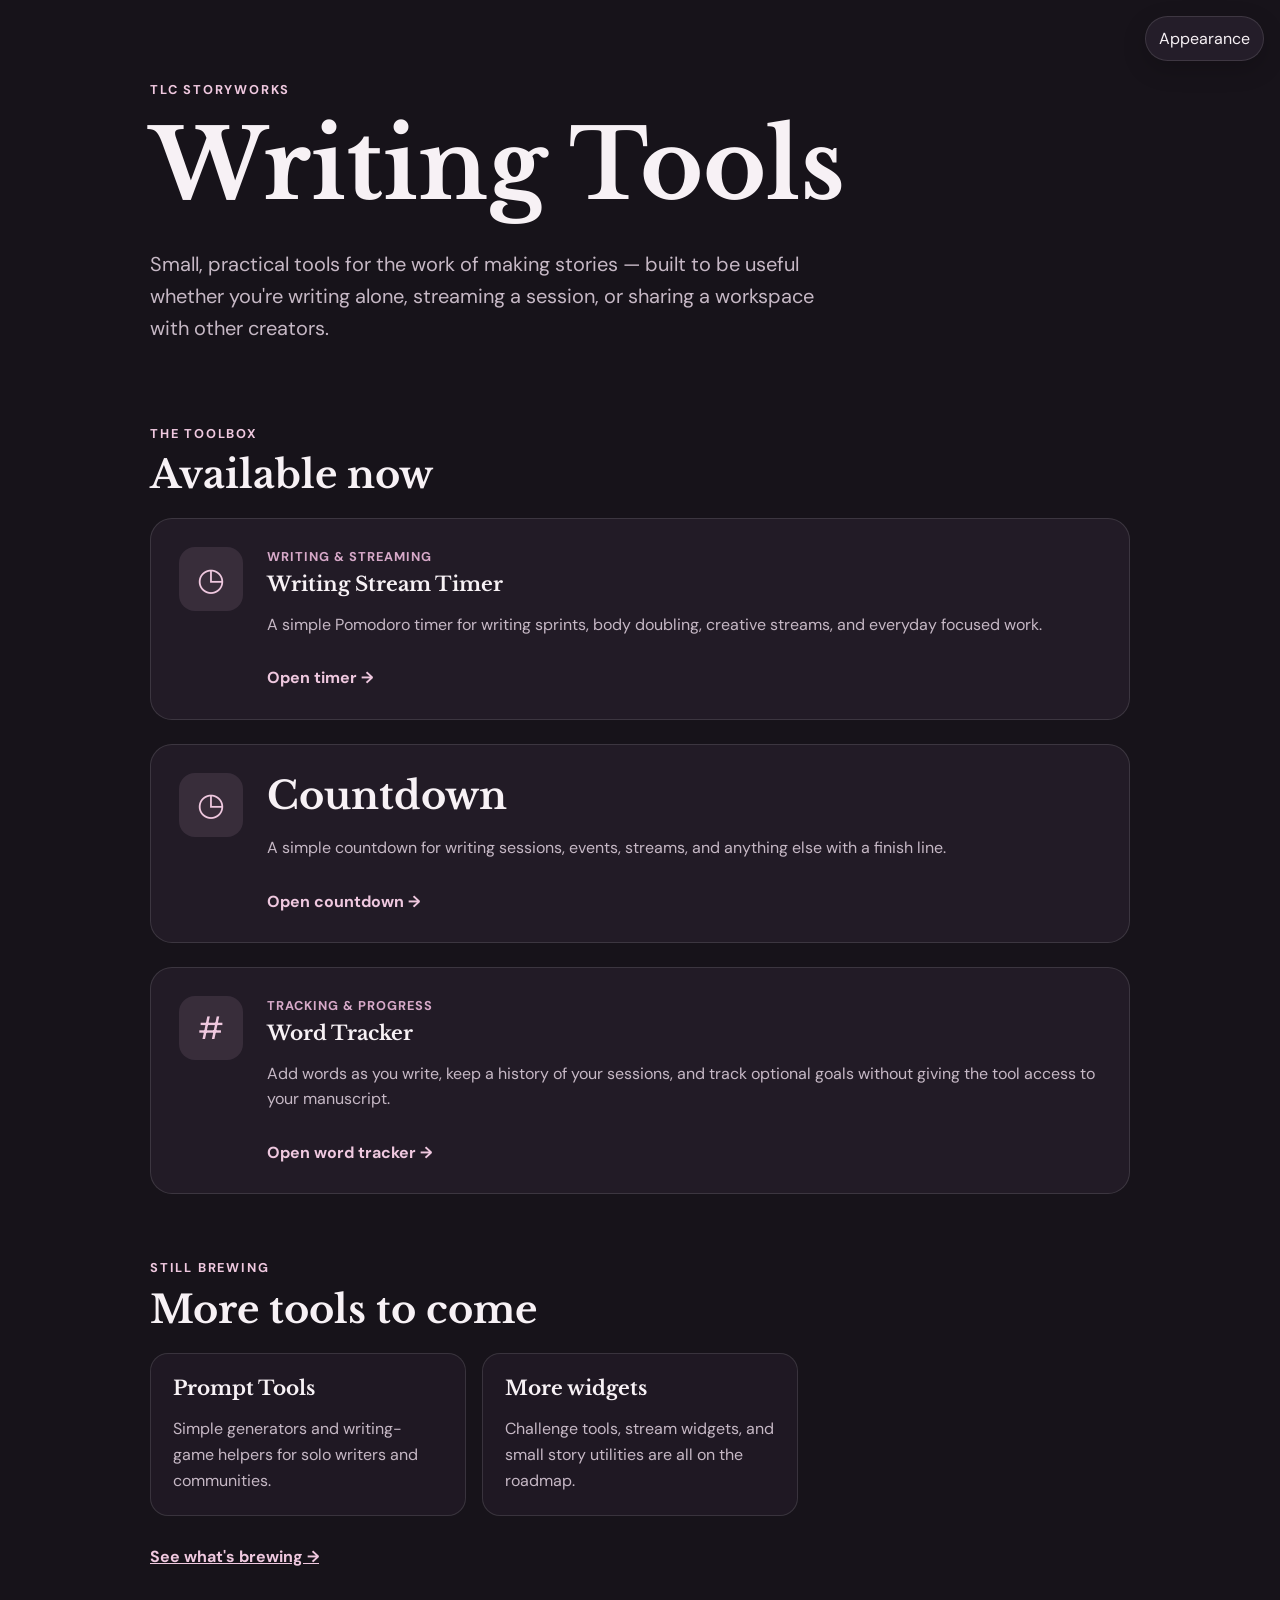
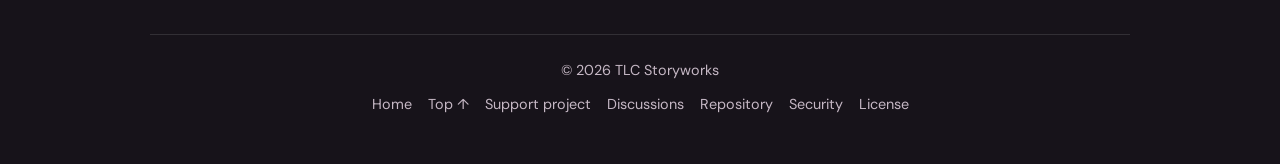
==== commit 1e797450: "Put project tracker on hold" ====
--- a/index.html
+++ b/index.html
@@ -40,9 +40,7 @@
       </a>
     </section>
 
-    <section class="tools" aria-labelledby="word-tracker-tool">
-      <a class="tool-card" href="project-management/"><div class="tool-icon" aria-hidden="true">▦</div><div><p class="tool-label">Planning &amp; progress</p><h3>Project Tracker</h3><p>Organize projects with goals, milestones, chapters, scenes, and a writing log — without putting your manuscript in the tool.</p><span class="tool-link">Open project tracker →</span></div></a>
-      <a class="tool-card" href="countdown/">
+    <section class="tools" aria-labelledby="word-tracker-tool">      <a class="tool-card" href="countdown/">
         <div class="tool-icon" aria-hidden="true">◷</div>
         <div>
           <h2>Countdown</h2>
@@ -71,16 +69,12 @@
       </div>
       <div class="idea-grid">
         <div class="idea-card">
-          <h3>Project Tracker</h3>
-          <p>Keep a spoiler-free eye on project progress without needing access to the manuscript itself.</p>
-        </div>
-        <div class="idea-card">
           <h3>Prompt Tools</h3>
           <p>Simple generators and writing-game helpers for solo writers and communities.</p>
         </div>
         <div class="idea-card">
           <h3>More widgets</h3>
-          <p>Project tracking, challenge tools, stream widgets, and small story utilities are all on the roadmap.</p>
+          <p>Challenge tools, stream widgets, and small story utilities are all on the roadmap.</p>
         </div>
       </div>
       <p class="roadmap-link"><a href="roadmap/">See what's brewing →</a></p>
